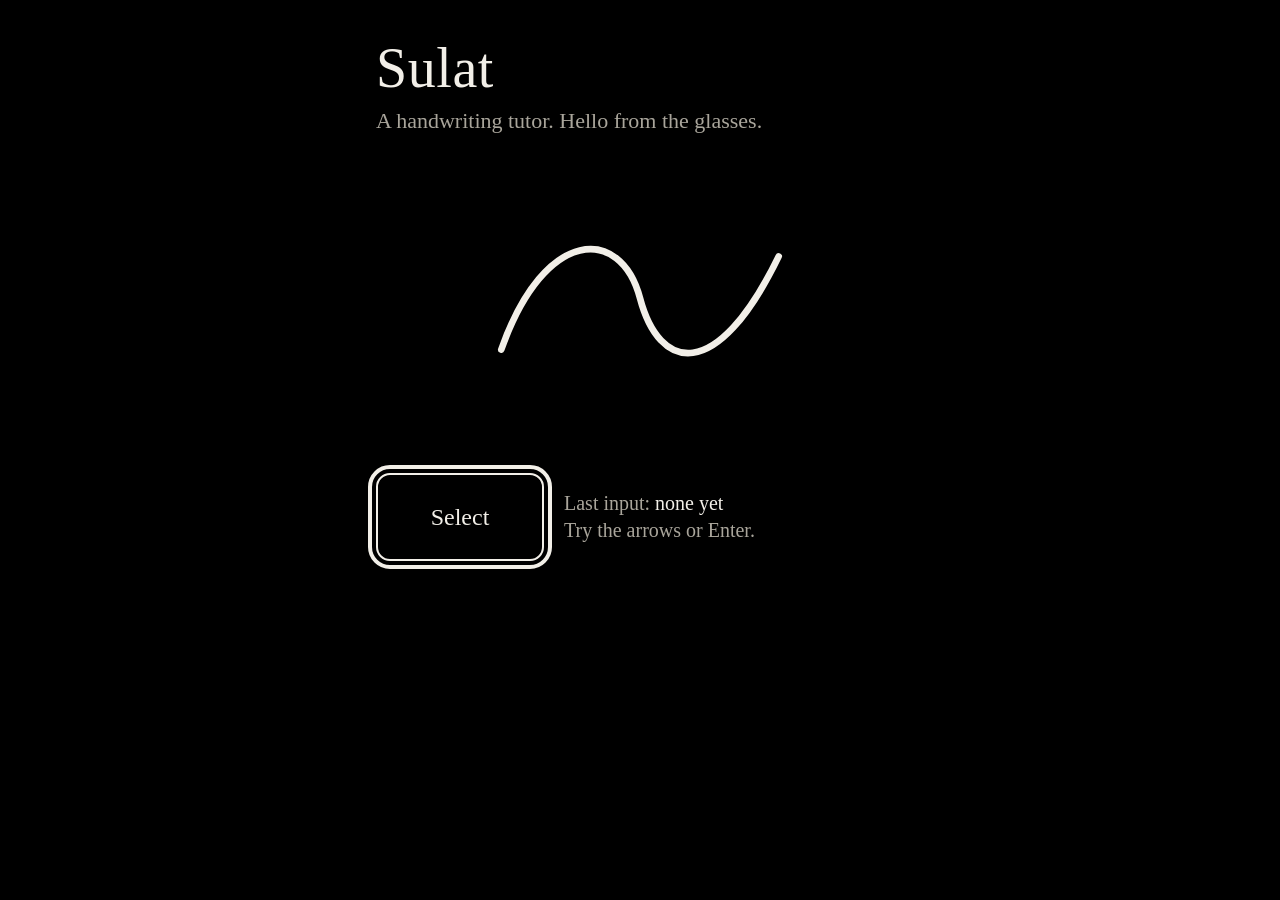
==== index.html @ bcc8e26b "Day 1: README and hello page" ====
<!doctype html>
<html lang="en">
<head>
<meta charset="utf-8">
<meta name="viewport" content="width=device-width, initial-scale=1">
<title>Sulat</title>
<style>
  /* Black is transparent on the Display, so the page is black with light ink. */
  :root {
    --ground: #000;
    --ink: #f2efe8;
    --quiet: #a9a59b;
    --line: #f2efe8;
  }
  * { box-sizing: border-box; }
  html, body {
    margin: 0;
    height: 100%;
    background: var(--ground);
    color: var(--ink);
    font-family: Georgia, "Times New Roman", serif;
  }
  main {
    width: min(100vw, 600px);
    height: min(100vh, 600px);
    margin: 0 auto;
    padding: 36px;
    display: flex;
    flex-direction: column;
    justify-content: space-between;
  }
  h1 {
    margin: 0;
    font-size: 56px;
    font-weight: 400;
    letter-spacing: 0.01em;
  }
  .sub { margin: 8px 0 0; font-size: 22px; color: var(--quiet); }
  svg { width: 100%; max-height: 190px; }
  .stroke {
    fill: none;
    stroke: var(--line);
    stroke-width: 7;
    stroke-linecap: round;
    stroke-linejoin: round;
    stroke-dasharray: 1;
    stroke-dashoffset: 1;
    animation: draw 2.4s ease-in-out 0.4s forwards;
  }
  .stroke.replay { animation: none; }
  @keyframes draw { to { stroke-dashoffset: 0; } }
  @media (prefers-reduced-motion: reduce) {
    .stroke { animation: none; stroke-dashoffset: 0; }
  }
  .row { display: flex; align-items: center; gap: 20px; }
  button {
    min-width: 168px;
    min-height: 88px;
    padding: 0 24px;
    font: inherit;
    font-size: 24px;
    color: var(--ink);
    background: transparent;
    border: 2px solid var(--ink);
    border-radius: 14px;
    cursor: pointer;
  }
  button:focus-visible { outline: 4px solid var(--ink); outline-offset: 4px; }
  .readout { font-size: 20px; color: var(--quiet); line-height: 1.35; }
  .readout strong { color: var(--ink); font-weight: 400; }
</style>
</head>
<body>
<main>
  <header>
    <h1>Sulat</h1>
    <p class="sub">A handwriting tutor. Hello from the glasses.</p>
  </header>

  <svg viewBox="0 0 340 200" role="img" aria-label="A single pen stroke drawing itself">
    <path id="stroke" class="stroke" pathLength="1"
          d="M 24 150 C 70 20, 150 20, 170 96 S 250 188, 316 52"/>
  </svg>

  <div class="row">
    <button id="select" type="button">Select</button>
    <p class="readout" id="readout">Last input: <strong>none yet</strong><br>Try the arrows or Enter.</p>
  </div>
</main>

<script>
  const readout = document.getElementById('readout');
  const stroke = document.getElementById('stroke');
  const button = document.getElementById('select');

  function show(label) {
    readout.innerHTML = 'Last input: <strong>' + label + '</strong>';
  }

  function replay() {
    stroke.classList.add('replay');
    void stroke.getBoundingClientRect();
    stroke.classList.remove('replay');
    stroke.style.animation = 'none';
    void stroke.getBoundingClientRect();
    stroke.style.animation = '';
  }

  // The Neural Band arrives as arrow keys and Enter, so log exactly what comes in.
  document.addEventListener('keydown', function (e) {
    show(e.key);
  });

  button.addEventListener('click', function () {
    show('Select pressed');
    replay();
  });

  button.focus();
</script>
</body>
</html>
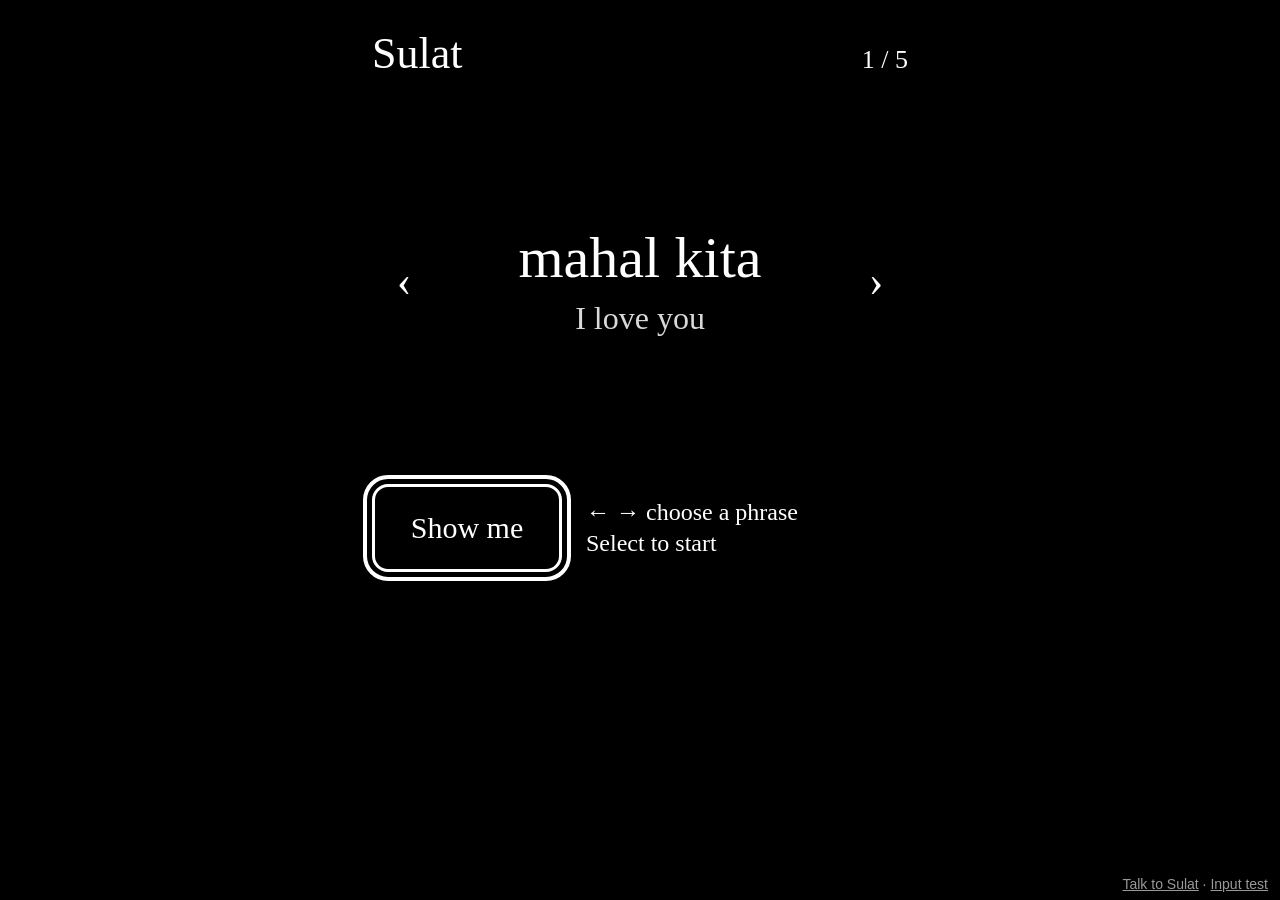
==== commit ea136006: "Glasses launcher, bigger text, select-friendly controls" ====
--- a/index.html
+++ b/index.html
@@ -2,121 +2,115 @@
 <html lang="en">
 <head>
 <meta charset="utf-8">
-<meta name="viewport" content="width=device-width, initial-scale=1">
+<meta name="viewport" content="width=device-width, initial-scale=1, viewport-fit=cover">
 <title>Sulat</title>
 <style>
-  /* Black is transparent on the Display, so the page is black with light ink. */
-  :root {
-    --ground: #000;
-    --ink: #f2efe8;
-    --quiet: #a9a59b;
-    --line: #f2efe8;
-  }
+  /* Built for the Ray-Ban Display: black is see-through, so everything is bright white,
+     large, and one idea per screen. Also works in any browser. */
+  :root { --ink: #fff; }
   * { box-sizing: border-box; }
-  html, body {
-    margin: 0;
-    height: 100%;
-    background: var(--ground);
-    color: var(--ink);
-    font-family: Georgia, "Times New Roman", serif;
-  }
+  html, body { margin: 0; height: 100%; background: #000; color: var(--ink); }
+  body { font-family: Georgia, "Times New Roman", serif; }
   main {
     width: min(100vw, 600px);
     height: min(100vh, 600px);
     margin: 0 auto;
-    padding: 36px;
+    padding: 28px 32px;
     display: flex;
     flex-direction: column;
     justify-content: space-between;
   }
-  h1 {
-    margin: 0;
-    font-size: 56px;
-    font-weight: 400;
-    letter-spacing: 0.01em;
+  header { display: flex; justify-content: space-between; align-items: baseline; }
+  h1 { margin: 0; font-size: 44px; font-weight: 400; }
+  #count { font-size: 26px; }
+  .pick { display: flex; align-items: center; gap: 12px; }
+  .pick .text { flex: 1; text-align: center; }
+  #phrase { font-size: 58px; line-height: 1.1; }
+  #english { margin-top: 10px; font-size: 32px; opacity: 0.85; }
+  .step {
+    flex: none; width: 64px; min-height: 88px;
+    font: 44px Georgia, serif; color: var(--ink);
+    background: transparent; border: 0; cursor: pointer;
   }
-  .sub { margin: 8px 0 0; font-size: 22px; color: var(--quiet); }
-  svg { width: 100%; max-height: 190px; }
-  .stroke {
-    fill: none;
-    stroke: var(--line);
-    stroke-width: 7;
-    stroke-linecap: round;
-    stroke-linejoin: round;
-    stroke-dasharray: 1;
-    stroke-dashoffset: 1;
-    animation: draw 2.4s ease-in-out 0.4s forwards;
+  .bottom { display: flex; align-items: center; gap: 24px; }
+  #start {
+    min-width: 190px; min-height: 88px; padding: 0 24px;
+    font: 30px Georgia, "Times New Roman", serif; color: var(--ink);
+    background: transparent; border: 3px solid var(--ink); border-radius: 16px; cursor: pointer;
   }
-  .stroke.replay { animation: none; }
-  @keyframes draw { to { stroke-dashoffset: 0; } }
-  @media (prefers-reduced-motion: reduce) {
-    .stroke { animation: none; stroke-dashoffset: 0; }
-  }
-  .row { display: flex; align-items: center; gap: 20px; }
-  button {
-    min-width: 168px;
-    min-height: 88px;
-    padding: 0 24px;
-    font: inherit;
-    font-size: 24px;
-    color: var(--ink);
-    background: transparent;
-    border: 2px solid var(--ink);
-    border-radius: 14px;
-    cursor: pointer;
-  }
-  button:focus-visible { outline: 4px solid var(--ink); outline-offset: 4px; }
-  .readout { font-size: 20px; color: var(--quiet); line-height: 1.35; }
-  .readout strong { color: var(--ink); font-weight: 400; }
+  #start:focus-visible { outline: 4px solid var(--ink); outline-offset: 5px; }
+  #hint { font-size: 24px; line-height: 1.3; }
+  .talk { position: fixed; right: 12px; bottom: 8px; font: 14px -apple-system, Helvetica, Arial, sans-serif; opacity: 0.6; }
+  .talk a { color: var(--ink); }
+  @media (max-height: 560px) { #phrase { font-size: 44px; } #english { font-size: 26px; } }
 </style>
 </head>
 <body>
 <main>
   <header>
     <h1>Sulat</h1>
-    <p class="sub">A handwriting tutor. Hello from the glasses.</p>
+    <span id="count" aria-live="polite"></span>
   </header>
 
-  <svg viewBox="0 0 340 200" role="img" aria-label="A single pen stroke drawing itself">
-    <path id="stroke" class="stroke" pathLength="1"
-          d="M 24 150 C 70 20, 150 20, 170 96 S 250 188, 316 52"/>
-  </svg>
+  <div class="pick">
+    <button class="step" id="prev" type="button" tabindex="-1" aria-label="Previous phrase">‹</button>
+    <div class="text" aria-live="polite">
+      <div id="phrase"></div>
+      <div id="english"></div>
+    </div>
+    <button class="step" id="next" type="button" tabindex="-1" aria-label="Next phrase">›</button>
+  </div>
 
-  <div class="row">
-    <button id="select" type="button">Select</button>
-    <p class="readout" id="readout">Last input: <strong>none yet</strong><br>Try the arrows or Enter.</p>
+  <div class="bottom">
+    <button id="start" type="button">Show me</button>
+    <div id="hint">← → choose a phrase<br>Select to start</div>
   </div>
 </main>
+<div class="talk"><a href="talk.html">Talk to Sulat</a> · <a href="hello.html">Input test</a></div>
 
 <script>
-  const readout = document.getElementById('readout');
-  const stroke = document.getElementById('stroke');
-  const button = document.getElementById('select');
+(function () {
+  'use strict';
 
-  function show(label) {
-    readout.innerHTML = 'Last input: <strong>' + label + '</strong>';
+  var PHRASES = [
+    { text: 'mahal kita', en: 'I love you' },
+    { text: 'salamat', en: 'thank you' },
+    { text: 'kumusta', en: 'how are you' },
+    { text: 'magandang umaga', en: 'good morning' },
+    { text: 'paalam', en: 'goodbye' }
+  ];
+
+  var i = 0;
+  var $ = function (id) { return document.getElementById(id); };
+
+  function go(url) {
+    if (window.__sulatNav) { window.__sulatNav(url); } else { window.location.replace(url); }
   }
 
-  function replay() {
-    stroke.classList.add('replay');
-    void stroke.getBoundingClientRect();
-    stroke.classList.remove('replay');
-    stroke.style.animation = 'none';
-    void stroke.getBoundingClientRect();
-    stroke.style.animation = '';
+  function show() {
+    i = (i + PHRASES.length) % PHRASES.length;
+    $('phrase').textContent = PHRASES[i].text;
+    $('english').textContent = PHRASES[i].en;
+    $('count').textContent = (i + 1) + ' / ' + PHRASES.length;
   }
 
-  // The Neural Band arrives as arrow keys and Enter, so log exactly what comes in.
+  function start() {
+    go('animate.html?view=glasses&text=' + encodeURIComponent(PHRASES[i].text));
+  }
+
+  // The Neural Band arrives as arrow keys, and Select as a click on the focused button.
   document.addEventListener('keydown', function (e) {
-    show(e.key);
+    if (e.key === 'ArrowRight' || e.key === 'ArrowDown') { e.preventDefault(); i += 1; show(); }
+    else if (e.key === 'ArrowLeft' || e.key === 'ArrowUp') { e.preventDefault(); i -= 1; show(); }
+    else if ((e.key === 'Enter' || e.key === ' ') && e.target !== $('start')) { e.preventDefault(); start(); }
   });
+  $('prev').addEventListener('click', function () { i -= 1; show(); });
+  $('next').addEventListener('click', function () { i += 1; show(); });
+  $('start').addEventListener('click', start);
 
-  button.addEventListener('click', function () {
-    show('Select pressed');
-    replay();
-  });
-
-  button.focus();
+  show();
+  $('start').focus();
+})();
 </script>
 </body>
 </html>
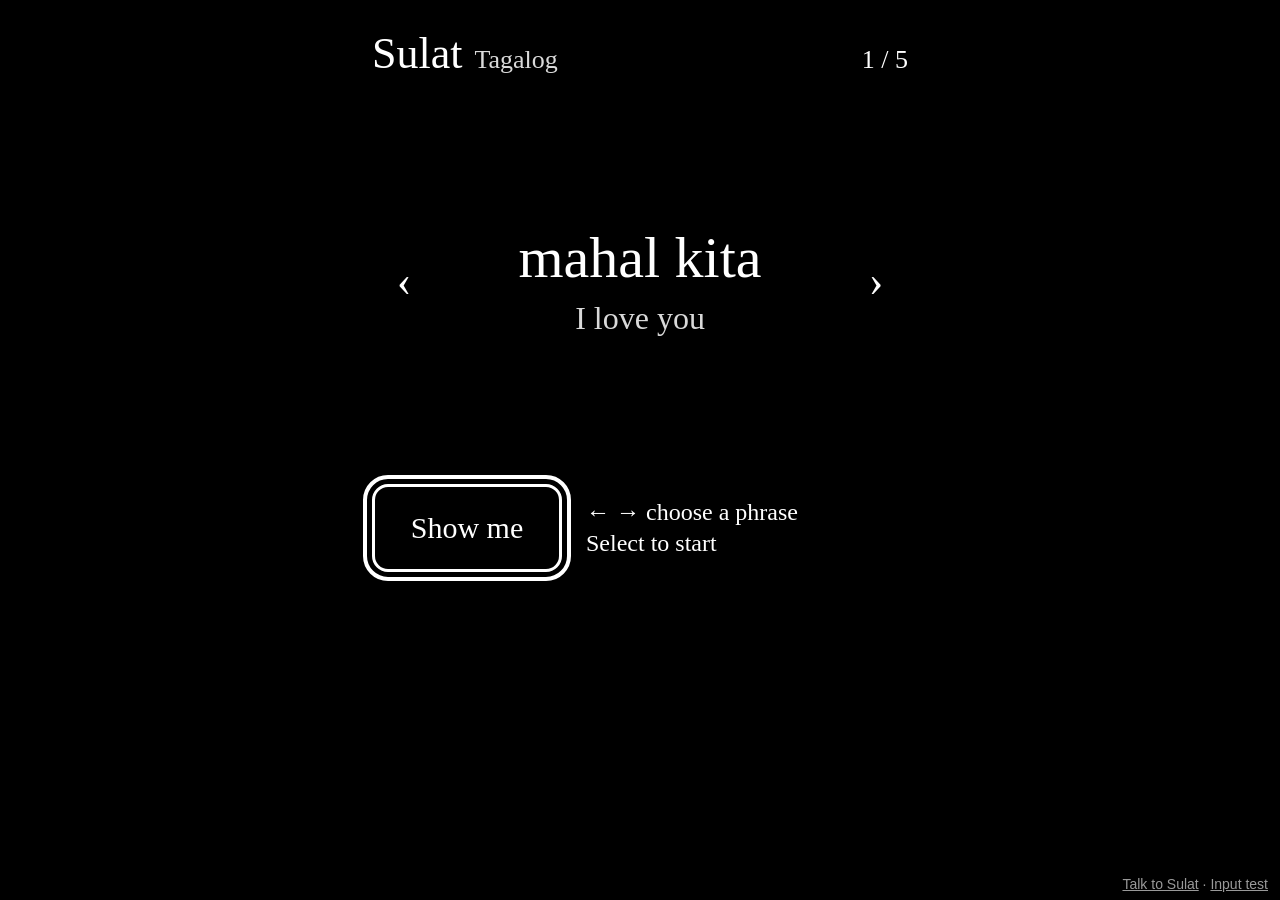
==== commit 7eb66ba6: "Letter-by-letter glasses view, Tagalog label, practice page" ====
--- a/index.html
+++ b/index.html
@@ -22,6 +22,7 @@
   }
   header { display: flex; justify-content: space-between; align-items: baseline; }
   h1 { margin: 0; font-size: 44px; font-weight: 400; }
+  h1 small { margin-left: 12px; font-size: 26px; opacity: 0.85; }
   #count { font-size: 26px; }
   .pick { display: flex; align-items: center; gap: 12px; }
   .pick .text { flex: 1; text-align: center; }
@@ -48,7 +49,7 @@
 <body>
 <main>
   <header>
-    <h1>Sulat</h1>
+    <h1>Sulat<small>Tagalog</small></h1>
     <span id="count" aria-live="polite"></span>
   </header>
 
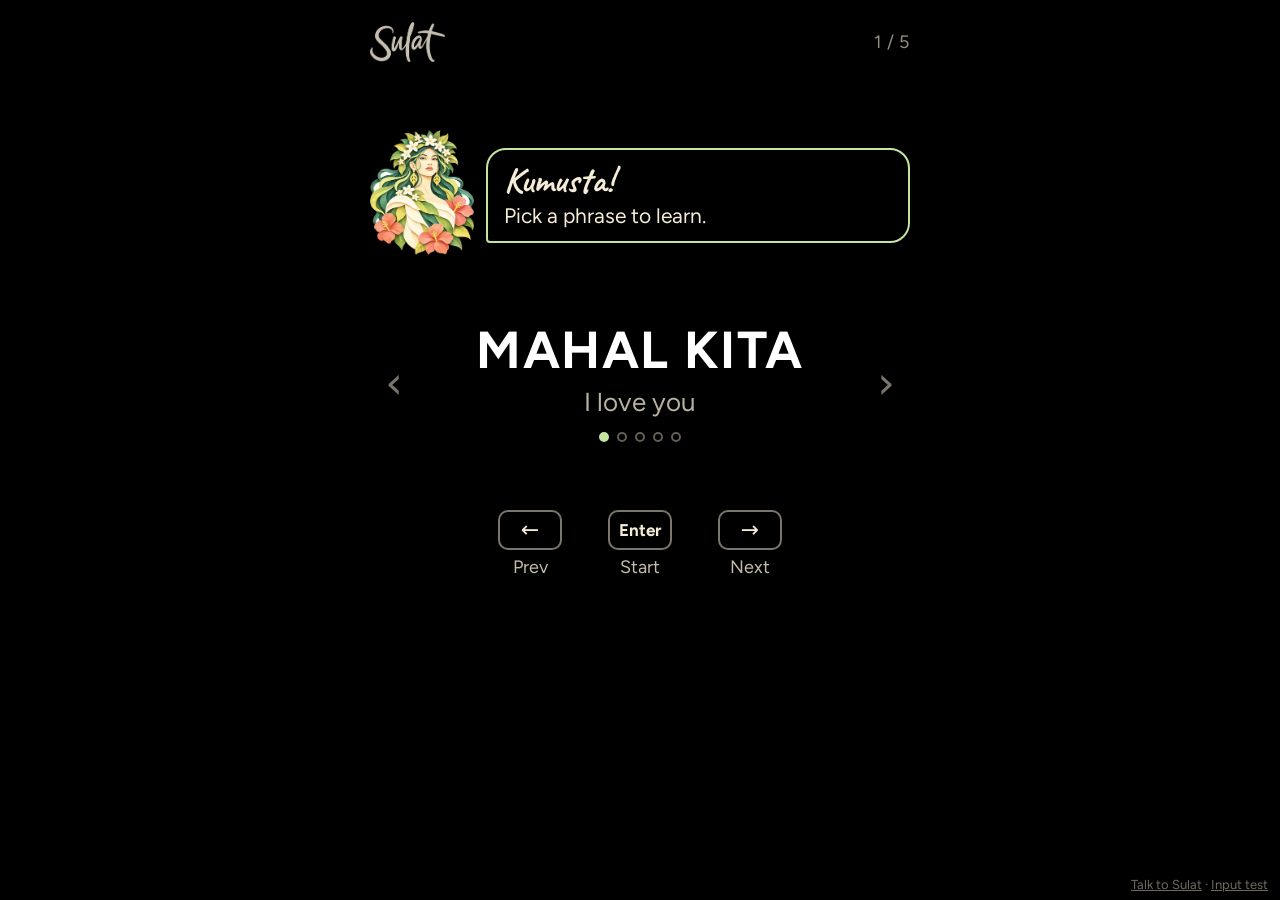
==== commit 727b3d0d: "Glasses launcher: match the new look, Marina greeting, phrase dots" ====
--- a/index.html
+++ b/index.html
@@ -5,66 +5,94 @@
 <meta name="viewport" content="width=device-width, initial-scale=1, viewport-fit=cover">
 <title>Sulat</title>
 <style>
-  /* Built for the Ray-Ban Display: black is see-through, so everything is bright white,
-     large, and one idea per screen. Also works in any browser. */
-  :root { --ink: #fff; }
+  /* Built for the Ray-Ban Display: black is see-through, so everything is drawn in light
+     lines, large, one idea per screen. Fonts are local files. Also works in any browser. */
+  @font-face { font-family: 'Figtree'; src: url('fonts/figtree.woff2') format('woff2'); font-weight: 300 900; font-display: swap; }
+  @font-face { font-family: 'Caveat'; src: url('fonts/caveat.woff2') format('woff2'); font-weight: 400 700; font-display: swap; }
+  :root { --ink: #F5ECD7; }
   * { box-sizing: border-box; }
   html, body { margin: 0; height: 100%; background: #000; color: var(--ink); }
-  body { font-family: Georgia, "Times New Roman", serif; }
+  body { font-family: Figtree, system-ui, -apple-system, "Segoe UI", sans-serif; }
   main {
     width: min(100vw, 600px);
     height: min(100vh, 600px);
     margin: 0 auto;
-    padding: 28px 32px;
+    padding: 22px 30px;
     display: flex;
     flex-direction: column;
     justify-content: space-between;
+    gap: 10px;
   }
-  header { display: flex; justify-content: space-between; align-items: baseline; }
-  h1 { margin: 0; font-size: 44px; font-weight: 400; }
-  h1 small { margin-left: 12px; font-size: 26px; opacity: 0.85; }
-  #count { font-size: 26px; }
-  .pick { display: flex; align-items: center; gap: 12px; }
+  header { display: flex; justify-content: space-between; align-items: center; min-height: 40px; }
+  header img { height: 40px; width: auto; display: block; opacity: 0.92; }
+  #count { font-size: 18px; color: rgba(245,236,215,0.6); letter-spacing: 0.04em; }
+
+  .marina { display: flex; align-items: flex-end; gap: 12px; }
+  .marina img { width: 104px; height: auto; display: block; flex: none; }
+  .marina p { margin: 0 0 12px; flex: 1; padding: 12px 16px; border: 2px solid #C5E3A1; border-radius: 20px 20px 20px 4px; }
+  .marina .hi { display: block; font-family: Caveat, Figtree, cursive; font-size: 36px; font-weight: 700; line-height: 1; }
+  .marina .say { display: block; font-size: 21px; line-height: 1.3; margin-top: 4px; white-space: nowrap; }
+
+  .pick { display: flex; align-items: center; gap: 8px; }
   .pick .text { flex: 1; text-align: center; }
-  #phrase { font-size: 58px; line-height: 1.1; }
-  #english { margin-top: 10px; font-size: 32px; opacity: 0.85; }
+  #phrase { font-size: 52px; font-weight: 700; line-height: 1.05; color: #FFFFFF; text-transform: uppercase; letter-spacing: 0.03em; }
+  #english { margin-top: 8px; font-size: 26px; color: rgba(245,236,215,0.75); }
+  #dots { display: flex; justify-content: center; gap: 8px; margin-top: 14px; }
+  #dots span { width: 10px; height: 10px; border-radius: 5px; border: 2px solid rgba(245,236,215,0.4); }
+  #dots span.on { background: #C5E3A1; border-color: #C5E3A1; }
   .step {
-    flex: none; width: 64px; min-height: 88px;
-    font: 44px Georgia, serif; color: var(--ink);
+    flex: none; width: 48px; min-height: 88px;
+    font: 44px Figtree, system-ui, sans-serif; color: rgba(245,236,215,0.5);
     background: transparent; border: 0; cursor: pointer;
   }
-  .bottom { display: flex; align-items: center; gap: 24px; }
-  #start {
-    min-width: 190px; min-height: 88px; padding: 0 24px;
-    font: 30px Georgia, "Times New Roman", serif; color: var(--ink);
-    background: transparent; border: 3px solid var(--ink); border-radius: 16px; cursor: pointer;
+
+  /* Key legend: uniform keys; gold flashes on the key just pressed. */
+  .bottom { display: flex; justify-content: center; align-items: flex-start; gap: 14px; }
+  .key, #start { min-width: 96px; display: flex; flex-direction: column; align-items: center; gap: 6px; }
+  .key .cap, #start .cap {
+    width: 64px; height: 40px; border-radius: 10px;
+    display: flex; align-items: center; justify-content: center;
+    font-size: 22px; color: var(--ink); border: 2px solid rgba(245,236,215,0.5);
+    transition: border-color 0.15s, color 0.15s, box-shadow 0.15s;
   }
-  #start:focus-visible { outline: 4px solid var(--ink); outline-offset: 5px; }
-  #hint { font-size: 24px; line-height: 1.3; }
-  .talk { position: fixed; right: 12px; bottom: 8px; font: 14px -apple-system, Helvetica, Arial, sans-serif; opacity: 0.6; }
+  #start .cap { font-size: 17px; font-weight: 700; }
+  .key .lbl, #start .lbl { font-size: 18px; color: rgba(245,236,215,0.8); white-space: nowrap; transition: color 0.15s; }
+  #start { background: transparent; border: 0; padding: 0; margin: 0; font: inherit; cursor: pointer; }
+  #start:focus, #start:focus-visible { outline: none; }
+  .key.pressed .cap, #start.pressed .cap { border-color: #F6C85C; color: #F6C85C; box-shadow: 0 0 0 3px rgba(246,200,92,0.28); }
+  .key.pressed .lbl, #start.pressed .lbl { color: #F6C85C; }
+
+  .talk { position: fixed; right: 12px; bottom: 8px; font: 13px Figtree, system-ui, sans-serif; opacity: 0.45; }
   .talk a { color: var(--ink); }
-  @media (max-height: 560px) { #phrase { font-size: 44px; } #english { font-size: 26px; } }
+  @media (max-height: 560px) { #phrase { font-size: 42px; } #english { font-size: 22px; } .marina img { width: 84px; } }
 </style>
 </head>
 <body>
 <main>
   <header>
-    <h1>Sulat<small>Tagalog</small></h1>
+    <img src="img/wordmark-cream.png" alt="Sulat">
     <span id="count" aria-live="polite"></span>
   </header>
 
+  <div class="marina">
+    <img src="img/marina-lens.webp" alt="Marina, your teacher">
+    <p><span class="hi">Kumusta!</span><span class="say">Pick a phrase to learn.</span></p>
+  </div>
+
   <div class="pick">
-    <button class="step" id="prev" type="button" tabindex="-1" aria-label="Previous phrase">‹</button>
+    <button class="step" id="prev" type="button" tabindex="-1" aria-label="Previous phrase">&#8249;</button>
     <div class="text" aria-live="polite">
       <div id="phrase"></div>
       <div id="english"></div>
+      <div id="dots" aria-hidden="true"></div>
     </div>
-    <button class="step" id="next" type="button" tabindex="-1" aria-label="Next phrase">›</button>
+    <button class="step" id="next" type="button" tabindex="-1" aria-label="Next phrase">&#8250;</button>
   </div>
 
   <div class="bottom">
-    <button id="start" type="button">Show me</button>
-    <div id="hint">← → choose a phrase<br>Select to start</div>
+    <div class="key" id="keyPrev"><span class="cap">&#8592;</span><span class="lbl">Prev</span></div>
+    <button id="start" type="button"><span class="cap">Enter</span><span class="lbl">Start</span></button>
+    <div class="key" id="keyNext"><span class="cap">&#8594;</span><span class="lbl">Next</span></div>
   </div>
 </main>
 <div class="talk"><a href="talk.html">Talk to Sulat</a> · <a href="hello.html">Input test</a></div>
@@ -91,19 +119,33 @@
   function show() {
     i = (i + PHRASES.length) % PHRASES.length;
     $('phrase').textContent = PHRASES[i].text;
+    $('phrase').style.fontSize = PHRASES[i].text.length > 10 ? '40px' : ''; // long phrases stay on one line
     $('english').textContent = PHRASES[i].en;
     $('count').textContent = (i + 1) + ' / ' + PHRASES.length;
+    $('dots').innerHTML = PHRASES.map(function (p, k) { return '<span' + (k === i ? ' class="on"' : '') + '></span>'; }).join('');
   }
 
   function start() {
     go('animate.html?view=glasses&text=' + encodeURIComponent(PHRASES[i].text));
   }
 
+  // Gold flashes on the key just pressed.
+  function flash(id) {
+    var el = $(id);
+    if (!el) { return; }
+    el.classList.add('pressed');
+    clearTimeout(el.__flash);
+    el.__flash = setTimeout(function () { el.classList.remove('pressed'); }, 320);
+  }
+
   // The Neural Band arrives as arrow keys, and Select as a click on the focused button.
   document.addEventListener('keydown', function (e) {
-    if (e.key === 'ArrowRight' || e.key === 'ArrowDown') { e.preventDefault(); i += 1; show(); }
-    else if (e.key === 'ArrowLeft' || e.key === 'ArrowUp') { e.preventDefault(); i -= 1; show(); }
-    else if ((e.key === 'Enter' || e.key === ' ') && e.target !== $('start')) { e.preventDefault(); start(); }
+    if (e.key === 'ArrowRight' || e.key === 'ArrowDown') { e.preventDefault(); flash('keyNext'); i += 1; show(); }
+    else if (e.key === 'ArrowLeft' || e.key === 'ArrowUp') { e.preventDefault(); flash('keyPrev'); i -= 1; show(); }
+    else if (e.key === 'Enter' || e.key === ' ') {
+      flash('start');
+      if (e.target !== $('start')) { e.preventDefault(); start(); }
+    }
   });
   $('prev').addEventListener('click', function () { i -= 1; show(); });
   $('next').addEventListener('click', function () { i += 1; show(); });
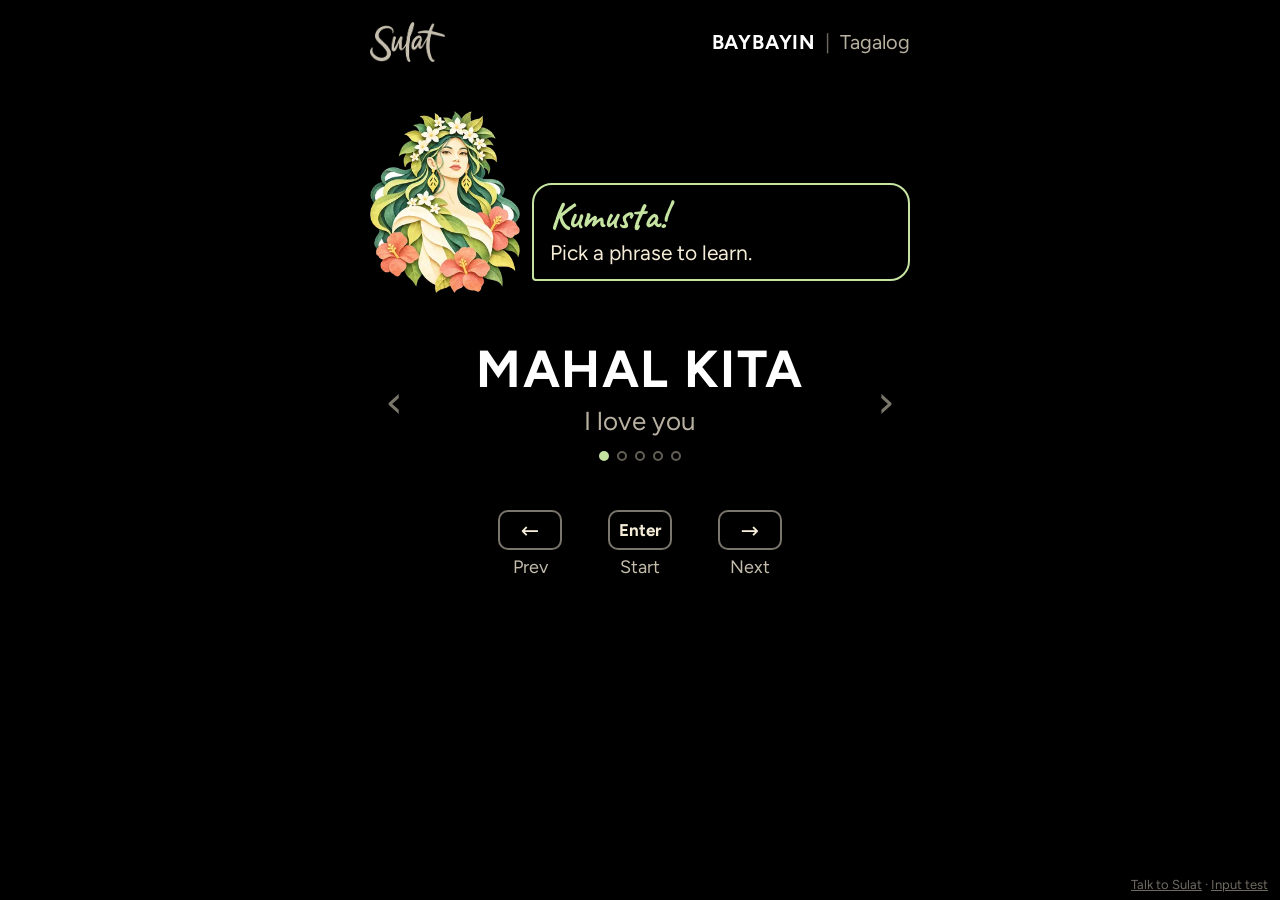
==== commit 26a96638: "Glasses launcher: bigger Marina, green greeting, script label" ====
--- a/index.html
+++ b/index.html
@@ -25,12 +25,15 @@
   }
   header { display: flex; justify-content: space-between; align-items: center; min-height: 40px; }
   header img { height: 40px; width: auto; display: block; opacity: 0.92; }
-  #count { font-size: 18px; color: rgba(245,236,215,0.6); letter-spacing: 0.04em; }
+  .script { font-size: 20px; white-space: nowrap; }
+  .script b { color: #FFFFFF; font-weight: 700; letter-spacing: 0.04em; }
+  .script .sep { margin: 0 10px; color: rgba(245,236,215,0.45); }
+  .script .lang { color: rgba(245,236,215,0.75); }
 
   .marina { display: flex; align-items: flex-end; gap: 12px; }
-  .marina img { width: 104px; height: auto; display: block; flex: none; }
+  .marina img { width: 150px; height: auto; display: block; flex: none; }
   .marina p { margin: 0 0 12px; flex: 1; padding: 12px 16px; border: 2px solid #C5E3A1; border-radius: 20px 20px 20px 4px; }
-  .marina .hi { display: block; font-family: Caveat, Figtree, cursive; font-size: 36px; font-weight: 700; line-height: 1; }
+  .marina .hi { display: block; font-family: Caveat, Figtree, cursive; font-size: 38px; font-weight: 700; line-height: 1; color: #C5E3A1; }
   .marina .say { display: block; font-size: 21px; line-height: 1.3; margin-top: 4px; white-space: nowrap; }
 
   .pick { display: flex; align-items: center; gap: 8px; }
@@ -64,14 +67,14 @@
 
   .talk { position: fixed; right: 12px; bottom: 8px; font: 13px Figtree, system-ui, sans-serif; opacity: 0.45; }
   .talk a { color: var(--ink); }
-  @media (max-height: 560px) { #phrase { font-size: 42px; } #english { font-size: 22px; } .marina img { width: 84px; } }
+  @media (max-height: 560px) { #phrase { font-size: 42px; } #english { font-size: 22px; } .marina img { width: 112px; } }
 </style>
 </head>
 <body>
 <main>
   <header>
     <img src="img/wordmark-cream.png" alt="Sulat">
-    <span id="count" aria-live="polite"></span>
+    <span class="script"><b>BAYBAYIN</b><span class="sep">|</span><span class="lang">Tagalog</span></span>
   </header>
 
   <div class="marina">
@@ -121,7 +124,6 @@
     $('phrase').textContent = PHRASES[i].text;
     $('phrase').style.fontSize = PHRASES[i].text.length > 10 ? '40px' : ''; // long phrases stay on one line
     $('english').textContent = PHRASES[i].en;
-    $('count').textContent = (i + 1) + ' / ' + PHRASES.length;
     $('dots').innerHTML = PHRASES.map(function (p, k) { return '<span' + (k === i ? ' class="on"' : '') + '></span>'; }).join('');
   }
 
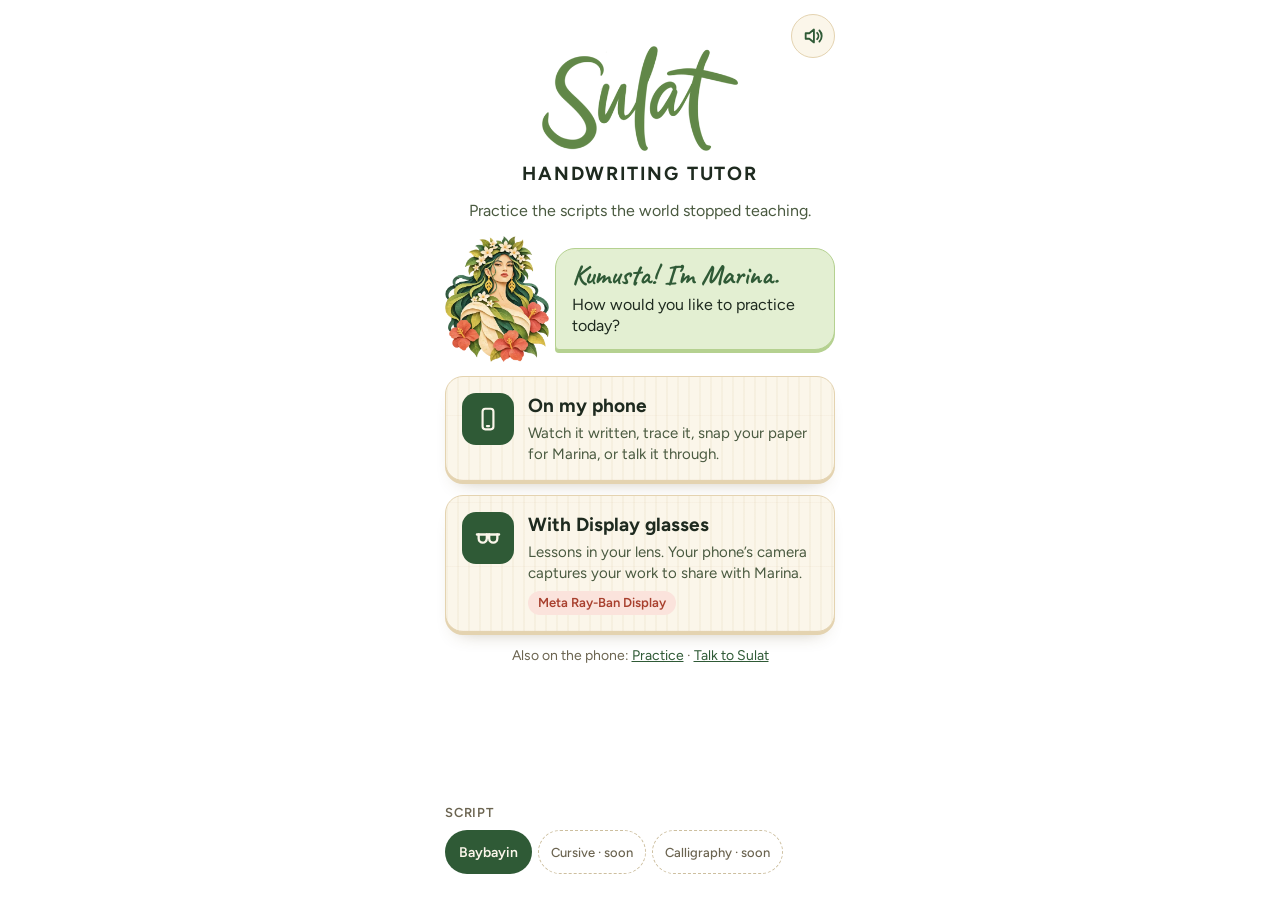
==== commit 6a99e876: "Phone home page, glasses setup page, glasses launcher moves to glasses.html" ====
--- a/index.html
+++ b/index.html
@@ -3,158 +3,84 @@
 <head>
 <meta charset="utf-8">
 <meta name="viewport" content="width=device-width, initial-scale=1, viewport-fit=cover">
-<title>Sulat</title>
+<title>Sulat · Handwriting Tutor</title>
+<script>
+  // The Ray-Ban Display opens this address. If the window is a small square (the lenses), go straight to the
+  // glasses launcher before anything is drawn. ?view=phone stays here; ?view=glasses always goes.
+  (function () {
+    var q = window.location.search;
+    if (/[?&]view=phone(&|$)/.test(q)) { return; }
+    var w = window.innerWidth, h = window.innerHeight;
+    if (/[?&]view=glasses(&|$)/.test(q) || (w <= 640 && h <= 640 && Math.abs(w - h) <= 80)) { window.location.replace('glasses.html'); }
+  })();
+</script>
+<link rel="icon" href="img/favicon.png">
+<link rel="apple-touch-icon" href="img/apple-touch-icon.png">
+<link rel="manifest" href="manifest.webmanifest">
+<meta name="theme-color" content="#2F5A36">
+<link rel="stylesheet" href="phone.css">
 <style>
-  /* Built for the Ray-Ban Display: black is see-through, so everything is drawn in light
-     lines, large, one idea per screen. Fonts are local files. Also works in any browser. */
-  @font-face { font-family: 'Figtree'; src: url('fonts/figtree.woff2') format('woff2'); font-weight: 300 900; font-display: swap; }
-  @font-face { font-family: 'Caveat'; src: url('fonts/caveat.woff2') format('woff2'); font-weight: 400 700; font-display: swap; }
-  :root { --ink: #F5ECD7; }
-  * { box-sizing: border-box; }
-  html, body { margin: 0; height: 100%; background: #000; color: var(--ink); }
-  body { font-family: Figtree, system-ui, -apple-system, "Segoe UI", sans-serif; }
-  main {
-    width: min(100vw, 600px);
-    height: min(100vh, 600px);
-    margin: 0 auto;
-    padding: 22px 30px;
-    display: flex;
-    flex-direction: column;
-    justify-content: space-between;
-    gap: 10px;
-  }
-  header { display: flex; justify-content: space-between; align-items: center; min-height: 40px; }
-  header img { height: 40px; width: auto; display: block; opacity: 0.92; }
-  .script { font-size: 20px; white-space: nowrap; }
-  .script b { color: #FFFFFF; font-weight: 700; letter-spacing: 0.04em; }
-  .script .sep { margin: 0 10px; color: rgba(245,236,215,0.45); }
-  .script .lang { color: rgba(245,236,215,0.75); }
-
-  .marina { display: flex; align-items: flex-end; gap: 12px; }
-  .marina img { width: 150px; height: auto; display: block; flex: none; }
-  .marina p { margin: 0 0 12px; flex: 1; padding: 12px 16px; border: 2px solid #C5E3A1; border-radius: 20px 20px 20px 4px; }
-  .marina .hi { display: block; font-family: Caveat, Figtree, cursive; font-size: 38px; font-weight: 700; line-height: 1; color: #C5E3A1; }
-  .marina .say { display: block; font-size: 21px; line-height: 1.3; margin-top: 4px; white-space: nowrap; }
-
-  .pick { display: flex; align-items: center; gap: 8px; }
-  .pick .text { flex: 1; text-align: center; }
-  #phrase { font-size: 52px; font-weight: 700; line-height: 1.05; color: #FFFFFF; text-transform: uppercase; letter-spacing: 0.03em; }
-  #english { margin-top: 8px; font-size: 26px; color: rgba(245,236,215,0.75); }
-  #dots { display: flex; justify-content: center; gap: 8px; margin-top: 14px; }
-  #dots span { width: 10px; height: 10px; border-radius: 5px; border: 2px solid rgba(245,236,215,0.4); }
-  #dots span.on { background: #C5E3A1; border-color: #C5E3A1; }
-  .step {
-    flex: none; width: 48px; min-height: 88px;
-    font: 44px Figtree, system-ui, sans-serif; color: rgba(245,236,215,0.5);
-    background: transparent; border: 0; cursor: pointer;
-  }
-
-  /* Key legend: uniform keys; gold flashes on the key just pressed. */
-  .bottom { display: flex; justify-content: center; align-items: flex-start; gap: 14px; }
-  .key, #start { min-width: 96px; display: flex; flex-direction: column; align-items: center; gap: 6px; }
-  .key .cap, #start .cap {
-    width: 64px; height: 40px; border-radius: 10px;
-    display: flex; align-items: center; justify-content: center;
-    font-size: 22px; color: var(--ink); border: 2px solid rgba(245,236,215,0.5);
-    transition: border-color 0.15s, color 0.15s, box-shadow 0.15s;
-  }
-  #start .cap { font-size: 17px; font-weight: 700; }
-  .key .lbl, #start .lbl { font-size: 18px; color: rgba(245,236,215,0.8); white-space: nowrap; transition: color 0.15s; }
-  #start { background: transparent; border: 0; padding: 0; margin: 0; font: inherit; cursor: pointer; }
-  #start:focus, #start:focus-visible { outline: none; }
-  .key.pressed .cap, #start.pressed .cap { border-color: #F6C85C; color: #F6C85C; box-shadow: 0 0 0 3px rgba(246,200,92,0.28); }
-  .key.pressed .lbl, #start.pressed .lbl { color: #F6C85C; }
-
-  .talk { position: fixed; right: 12px; bottom: 8px; font: 13px Figtree, system-ui, sans-serif; opacity: 0.45; }
-  .talk a { color: var(--ink); }
-  @media (max-height: 560px) { #phrase { font-size: 42px; } #english { font-size: 22px; } .marina img { width: 112px; } }
+  .hero { display: flex; flex-direction: column; align-items: center; gap: 6px; margin-top: -26px; text-align: center; }
+  .hero img { width: 196px; height: auto; display: block; }
+  .hero .sub { margin: 4px 0 0; font-size: 19px; font-weight: 700; letter-spacing: 0.1em; text-transform: uppercase; white-space: nowrap; }
+  .hero .tag2 { margin: 6px 0 0; font-size: 16px; color: var(--quiet); }
+  .scripts { margin-top: auto; display: flex; flex-direction: column; gap: 8px; }
+  .scripts .lab { font-size: 13px; font-weight: 600; letter-spacing: 0.06em; text-transform: uppercase; color: var(--muted); }
+  .scripts .row { display: flex; gap: 6px; flex-wrap: nowrap; }
+  .more { text-align: center; font-size: 14px; color: var(--muted); }
 </style>
 </head>
 <body>
-<main>
-  <header>
-    <img src="img/wordmark-cream.png" alt="Sulat">
-    <span class="script"><b>BAYBAYIN</b><span class="sep">|</span><span class="lang">Tagalog</span></span>
-  </header>
+<div class="page">
+  <div class="bar" style="justify-content: flex-end">
+    <button type="button" class="iconbtn" id="sound" aria-pressed="false" aria-label="Sound on. Tap to turn off"><svg class="on" width="22" height="22" viewBox="0 0 24 24" fill="none" stroke="currentColor" stroke-width="2" stroke-linecap="round" stroke-linejoin="round" aria-hidden="true"><path d="M4 9h4l5-4v14l-5-4H4z"></path><path d="M16.5 8.5a5 5 0 0 1 0 7"></path><path d="M19 6a8.5 8.5 0 0 1 0 12"></path></svg><svg class="off" width="22" height="22" viewBox="0 0 24 24" fill="none" stroke="currentColor" stroke-width="2" stroke-linecap="round" stroke-linejoin="round" aria-hidden="true"><path d="M4 9h4l5-4v14l-5-4H4z"></path><path d="M17 9l5 6M22 9l-5 6"></path></svg></button>
+  </div>
+
+  <div class="hero">
+    <img src="img/wordmark-green.png" alt="Sulat">
+    <p class="sub">Handwriting Tutor</p>
+    <p class="tag2">Practice the scripts the world stopped teaching.</p>
+  </div>
 
   <div class="marina">
-    <img src="img/marina-lens.webp" alt="Marina, your teacher">
-    <p><span class="hi">Kumusta!</span><span class="say">Pick a phrase to learn.</span></p>
+    <img src="img/marina.webp" alt="Marina, your teacher">
+    <div class="bubble">
+      <p class="hi">Kumusta! I’m Marina.</p>
+      <p class="say">How would you like to practice today?</p>
+    </div>
   </div>
 
-  <div class="pick">
-    <button class="step" id="prev" type="button" tabindex="-1" aria-label="Previous phrase">&#8249;</button>
-    <div class="text" aria-live="polite">
-      <div id="phrase"></div>
-      <div id="english"></div>
-      <div id="dots" aria-hidden="true"></div>
+  <a class="card bamboo" href="animate.html">
+    <span class="badge"><svg width="26" height="26" viewBox="0 0 24 24" fill="none" stroke="currentColor" stroke-width="2" stroke-linecap="round" aria-hidden="true"><rect x="7" y="2.5" width="10" height="19" rx="2.5"></rect><path d="M11 18.5h2"></path></svg></span>
+    <span><span class="title">On my phone</span><span class="desc">Watch it written, trace it, snap your paper for Marina, or talk it through.</span></span>
+  </a>
+
+  <a class="card bamboo" href="glasses-setup.html">
+    <span class="badge"><svg width="28" height="28" viewBox="0 0 24 24" fill="none" stroke="currentColor" stroke-width="2" stroke-linecap="round" stroke-linejoin="round" aria-hidden="true"><path d="M2.5 9h19"></path><path d="M4 9v3.5a3.5 3.5 0 0 0 7 0V9"></path><path d="M13 9v3.5a3.5 3.5 0 0 0 7 0V9"></path></svg></span>
+    <span><span class="title">With Display glasses</span><span class="desc">Lessons in your lens. Your phone’s camera captures your work to share with Marina.</span><span class="tag">Meta Ray-Ban Display</span></span>
+  </a>
+
+  <div class="more">Also on the phone: <a href="practice.html">Practice</a> · <a href="talk.html">Talk to Sulat</a></div>
+
+  <div class="scripts">
+    <span class="lab">Script</span>
+    <div class="row">
+      <span class="pill on" aria-current="true">Baybayin</span>
+      <span class="pill soon">Cursive · soon</span>
+      <span class="pill soon">Calligraphy · soon</span>
     </div>
-    <button class="step" id="next" type="button" tabindex="-1" aria-label="Next phrase">&#8250;</button>
   </div>
-
-  <div class="bottom">
-    <div class="key" id="keyPrev"><span class="cap">&#8592;</span><span class="lbl">Prev</span></div>
-    <button id="start" type="button"><span class="cap">Enter</span><span class="lbl">Start</span></button>
-    <div class="key" id="keyNext"><span class="cap">&#8594;</span><span class="lbl">Next</span></div>
-  </div>
-</main>
-<div class="talk"><a href="talk.html">Talk to Sulat</a> · <a href="hello.html">Input test</a></div>
-
+</div>
 <script>
 (function () {
   'use strict';
 
-  var PHRASES = [
-    { text: 'mahal kita', en: 'I love you' },
-    { text: 'salamat', en: 'thank you' },
-    { text: 'kumusta', en: 'how are you' },
-    { text: 'magandang umaga', en: 'good morning' },
-    { text: 'paalam', en: 'goodbye' }
-  ];
-
-  var i = 0;
-  var $ = function (id) { return document.getElementById(id); };
-
-  function go(url) {
-    if (window.__sulatNav) { window.__sulatNav(url); } else { window.location.replace(url); }
-  }
-
-  function show() {
-    i = (i + PHRASES.length) % PHRASES.length;
-    $('phrase').textContent = PHRASES[i].text;
-    $('phrase').style.fontSize = PHRASES[i].text.length > 10 ? '40px' : ''; // long phrases stay on one line
-    $('english').textContent = PHRASES[i].en;
-    $('dots').innerHTML = PHRASES.map(function (p, k) { return '<span' + (k === i ? ' class="on"' : '') + '></span>'; }).join('');
-  }
-
-  function start() {
-    go('animate.html?view=glasses&text=' + encodeURIComponent(PHRASES[i].text));
-  }
-
-  // Gold flashes on the key just pressed.
-  function flash(id) {
-    var el = $(id);
-    if (!el) { return; }
-    el.classList.add('pressed');
-    clearTimeout(el.__flash);
-    el.__flash = setTimeout(function () { el.classList.remove('pressed'); }, 320);
-  }
-
-  // The Neural Band arrives as arrow keys, and Select as a click on the focused button.
-  document.addEventListener('keydown', function (e) {
-    if (e.key === 'ArrowRight' || e.key === 'ArrowDown') { e.preventDefault(); flash('keyNext'); i += 1; show(); }
-    else if (e.key === 'ArrowLeft' || e.key === 'ArrowUp') { e.preventDefault(); flash('keyPrev'); i -= 1; show(); }
-    else if (e.key === 'Enter' || e.key === ' ') {
-      flash('start');
-      if (e.target !== $('start')) { e.preventDefault(); start(); }
-    }
-  });
-  $('prev').addEventListener('click', function () { i -= 1; show(); });
-  $('next').addEventListener('click', function () { i += 1; show(); });
-  $('start').addEventListener('click', start);
-
-  show();
-  $('start').focus();
+  // Sound on/off, remembered on this device (default on). Pages that play audio check the same key.
+  var soundBtn = document.getElementById('sound');
+  function soundIsOff() { try { return window.localStorage.getItem('sulat.sound') === 'off'; } catch (e) { return false; } }
+  function paintSound() { var off = soundIsOff(); soundBtn.setAttribute('aria-pressed', off ? 'true' : 'false'); soundBtn.setAttribute('aria-label', off ? 'Sound off. Tap to turn on' : 'Sound on. Tap to turn off'); }
+  soundBtn.addEventListener('click', function () { try { window.localStorage.setItem('sulat.sound', soundIsOff() ? 'on' : 'off'); } catch (e) { /* private mode */ } paintSound(); });
+  paintSound();
 })();
 </script>
 </body>
--- a/phone.css
+++ b/phone.css
@@ -0,0 +1,33 @@
+/* Sulat phone look: white ground, cream paper cards, tan edges, leaf green, hibiscus highlights.
+   Shared by every phone page. Fonts are local files. */
+@font-face { font-family: 'Figtree'; src: url('fonts/figtree.woff2') format('woff2'); font-weight: 300 900; font-display: swap; }
+@font-face { font-family: 'Caveat'; src: url('fonts/caveat.woff2') format('woff2'); font-weight: 400 700; font-display: swap; }
+:root { --leaf: #2F5A36; --leaf-dark: #1E3D24; --cream: #FBF6EA; --tan: #E4D3B0; --sage: #E3EFD2; --sage-edge: #B5D190; --ink: #1E2A1F; --quiet: #4A5A40; --muted: #6B6450; --hib: #D9553F; --gold: #E6B43C; }
+* { box-sizing: border-box; }
+html, body { margin: 0; background: #FFFFFF; color: var(--ink); }
+body { font-family: Figtree, system-ui, -apple-system, "Segoe UI", sans-serif; font-size: 16px; line-height: 1.4; }
+.page { max-width: 430px; margin: 0 auto; min-height: 100vh; padding: 14px 20px 26px; padding-left: max(20px, env(safe-area-inset-left)); padding-right: max(20px, env(safe-area-inset-right)); display: flex; flex-direction: column; gap: 14px; }
+a { color: var(--leaf); }
+.bar { display: flex; align-items: center; justify-content: space-between; gap: 10px; min-height: 44px; }
+.bar img { width: 92px; height: auto; display: block; }
+.iconbtn { width: 44px; height: 44px; border-radius: 22px; border: 1.5px solid var(--tan); background: var(--cream); color: var(--leaf); display: flex; align-items: center; justify-content: center; padding: 0; cursor: pointer; flex: none; touch-action: manipulation; }
+.iconbtn:focus-visible, .card:focus-visible, .btn:focus-visible, .pill:focus-visible { outline: 3px solid var(--leaf); outline-offset: 2px; }
+.iconbtn .off { display: none; }
+.iconbtn[aria-pressed="true"] .on { display: none; }
+.iconbtn[aria-pressed="true"] .off { display: block; }
+.bamboo { background-image: repeating-linear-gradient(90deg, rgba(185,151,95,0.07) 0 2px, transparent 2px 11px), repeating-linear-gradient(0deg, rgba(185,151,95,0.05) 0 1px, transparent 1px 64px); }
+.marina { display: flex; align-items: flex-end; gap: 6px; }
+.marina img { width: 104px; height: auto; display: block; flex: none; }
+.bubble { flex: 1; margin-bottom: 12px; padding: 12px 16px; background: var(--sage); border: 1.5px solid var(--sage-edge); border-radius: 20px 20px 20px 4px; box-shadow: 0 3px 0 var(--sage-edge); min-width: 0; }
+.bubble .hi { margin: 0; font-family: Caveat, cursive; font-size: 28px; font-weight: 700; line-height: 1; color: var(--leaf); white-space: nowrap; }
+.bubble .say { margin: 6px 0 0; font-size: 16px; line-height: 1.3; }
+.card { display: flex; gap: 14px; align-items: flex-start; padding: 16px; text-decoration: none; color: var(--ink); background-color: var(--cream); border: 1.5px solid var(--tan); border-radius: 18px; box-shadow: 0 3px 0 var(--tan), 0 12px 20px -14px rgba(91,70,30,0.45); }
+.card .badge { width: 52px; height: 52px; border-radius: 14px; background: var(--leaf); color: var(--cream); display: flex; align-items: center; justify-content: center; flex: none; }
+.card .title { display: block; font-size: 19px; font-weight: 700; }
+.card .desc { display: block; margin-top: 4px; font-size: 15px; line-height: 1.35; color: var(--quiet); }
+.tag { display: inline-block; margin-top: 8px; font-size: 13px; font-weight: 600; color: #A8402E; background: #FBE3DC; border-radius: 999px; padding: 3px 10px; }
+.btn { display: flex; align-items: center; justify-content: center; text-align: center; text-decoration: none; min-height: 56px; border-radius: 16px; border: 0; background: var(--leaf); color: var(--cream); font: 700 17px Figtree, sans-serif; box-shadow: 0 4px 0 var(--leaf-dark); cursor: pointer; touch-action: manipulation; }
+.btn.quiet { min-height: 44px; background: transparent; color: var(--leaf); box-shadow: none; font-weight: 600; font-size: 15px; text-decoration: underline; }
+.pill { min-height: 44px; padding: 0 12px; border-radius: 999px; font: 500 13px Figtree, sans-serif; white-space: nowrap; display: inline-flex; align-items: center; }
+.pill.on { background: var(--leaf); color: var(--cream); border: 0; font-weight: 600; padding: 0 14px; font-size: 14px; }
+.pill.soon { border: 1.5px dashed #CDBF9F; background: #FFFFFF; color: var(--muted); }
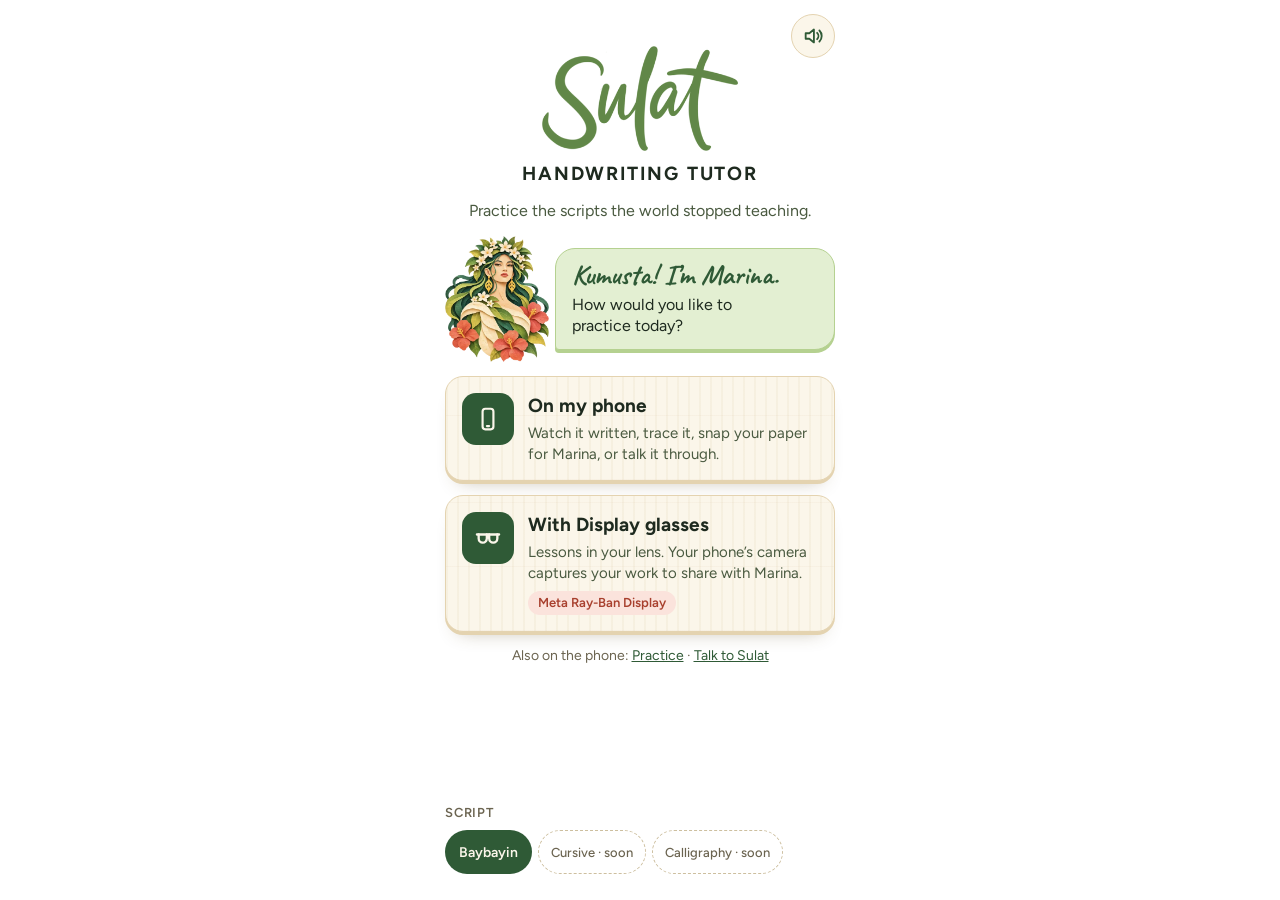
==== commit 22b41136: "Phone Show me restyled; home bubble line break" ====
--- a/index.html
+++ b/index.html
@@ -46,7 +46,7 @@
     <img src="img/marina.webp" alt="Marina, your teacher">
     <div class="bubble">
       <p class="hi">Kumusta! I’m Marina.</p>
-      <p class="say">How would you like to practice today?</p>
+      <p class="say"><span style="display:block;white-space:nowrap">How would you like to</span><span style="display:block;white-space:nowrap">practice today?</span></p>
     </div>
   </div>
 
